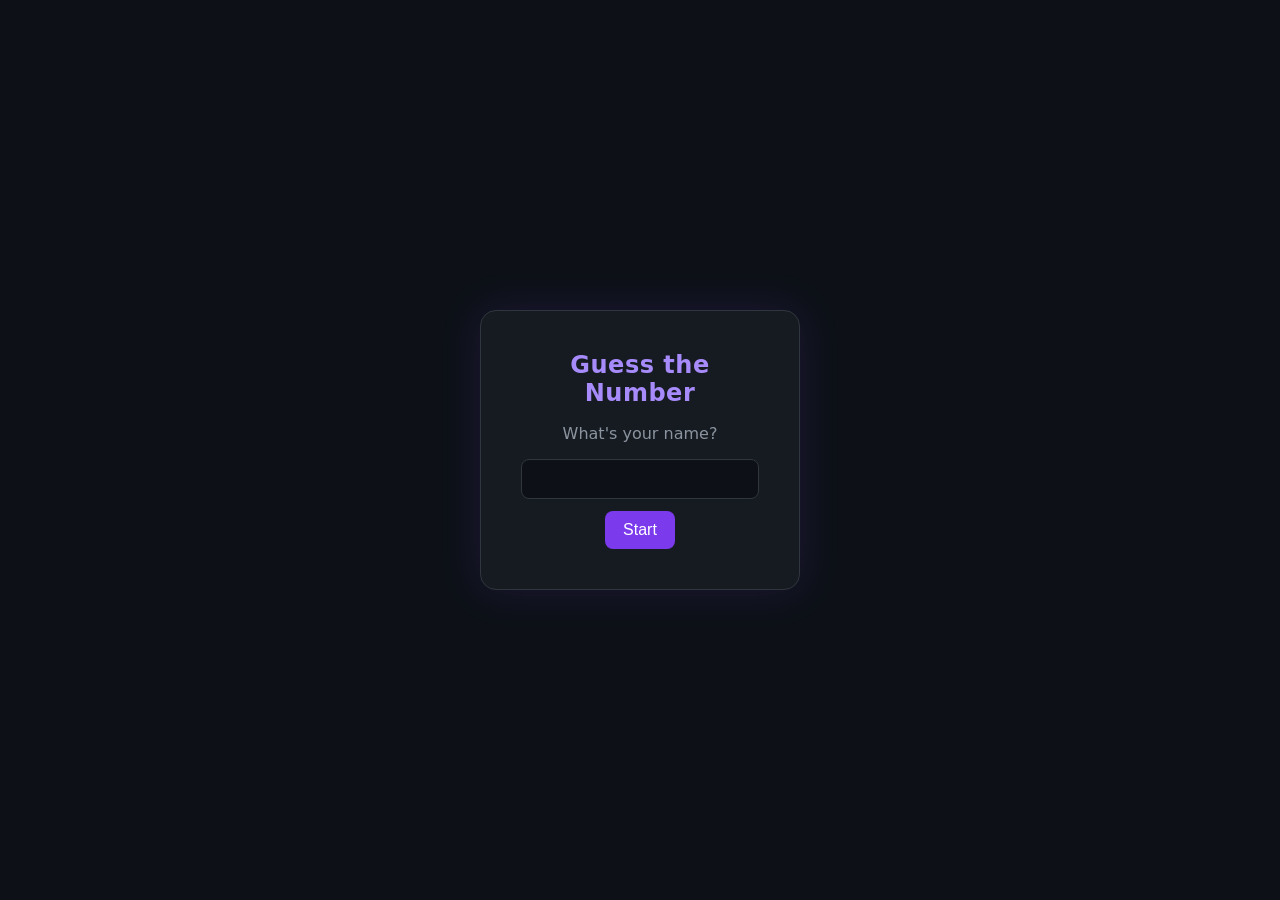
==== public/index.html @ 3cd68e5a "Add shared leaderboard backend using Cloudflare Workers and KV" ====
<!DOCTYPE html>
<html>
<head>
    <title>Guessing Game</title>
    <link rel="stylesheet" href="style.css">
</head>
<body>
    <div class="card">
        <h1>Guess the Number</h1>

        <div id="nameSection">
            <p>What's your name?</p>
            <input type="text" id="nameInput">
            <button id="startButton">Start</button>
        </div>

        <div id="gameSection" style="display: none;">
            <p id="greeting"></p>
            <p>I'm thinking of a number between 1 and 100.</p>

            <input type="number" id="guessInput" min="1" max="100">
            <button id="guessButton">Guess</button>
            <button id="playAgainButton" style="display: none;">Play Again</button>
            <button id="shareButton" style="display: none;">Share to Leaderboard</button>

            <p id="message"></p>
            <p id="stats"></p>

            <h2>Leaderboard</h2>
            <ol id="leaderboardList"></ol>
        </div>
    </div>

    <script src="script.js"></script>
</body>
</html>
---- public/style.css ----
:root {
    --bg: #0d1117;
    --card-bg: #161b22;
    --accent: #7c3aed;
    --accent-glow: #a78bfa;
    --text: #e6edf3;
    --text-dim: #8b949e;
}

* {
    box-sizing: border-box;
}

body {
    margin: 0;
    min-height: 100vh;
    display: flex;
    justify-content: center;
    align-items: center;
    background: var(--bg);
    font-family: system-ui, -apple-system, "Segoe UI", sans-serif;
    color: var(--text);
}

@keyframes fadeInUp {
    from {
        opacity: 0;
        transform: translateY(40px);
    }
    to {
        opacity: 1;
        transform: translateY(0);
    }
}

@keyframes shake {
    0%, 100% { transform: translateX(0); }
    25% { transform: translateX(-8px); }
    75% { transform: translateX(8px); }
}

@keyframes pop {
    0% { transform: scale(0.5); opacity: 0; }
    60% { transform: scale(1.3); opacity: 1; }
    100% { transform: scale(1); }
}

.card {
    background: var(--card-bg);
    border: 1px solid #30363d;
    border-radius: 16px;
    padding: 40px;
    width: 320px;
    text-align: center;
    box-shadow: 0 0 40px rgba(124, 58, 237, 0.15);
    animation: fadeInUp 0.8s ease;
}

.shake {
    animation: shake 0.3s ease;
}

.pop {
    animation: pop 0.6s ease;
}

h1 {
    margin-top: 0;
    font-size: 24px;
    color: var(--accent-glow);
    letter-spacing: 0.5px;
}

p {
    color: var(--text-dim);
}

input {
    background: #0d1117;
    border: 1px solid #30363d;
    border-radius: 8px;
    color: var(--text);
    padding: 10px 12px;
    font-size: 16px;
    width: 100%;
    margin-bottom: 12px;
}

input:focus {
    outline: none;
    border-color: var(--accent);
}

button {
    background: var(--accent);
    border: none;
    border-radius: 8px;
    color: white;
    padding: 10px 18px;
    font-size: 16px;
    cursor: pointer;
    transition: background 0.2s ease, transform 0.1s ease;
}

button:hover {
    background: var(--accent-glow);
}

button:active {
    transform: scale(0.97);
}

button:disabled {
    background: #30363d;
    cursor: not-allowed;
}

#message {
    font-size: 18px;
    font-weight: bold;
    color: var(--text);
    min-height: 24px;
}

#stats {
    font-size: 13px;
}
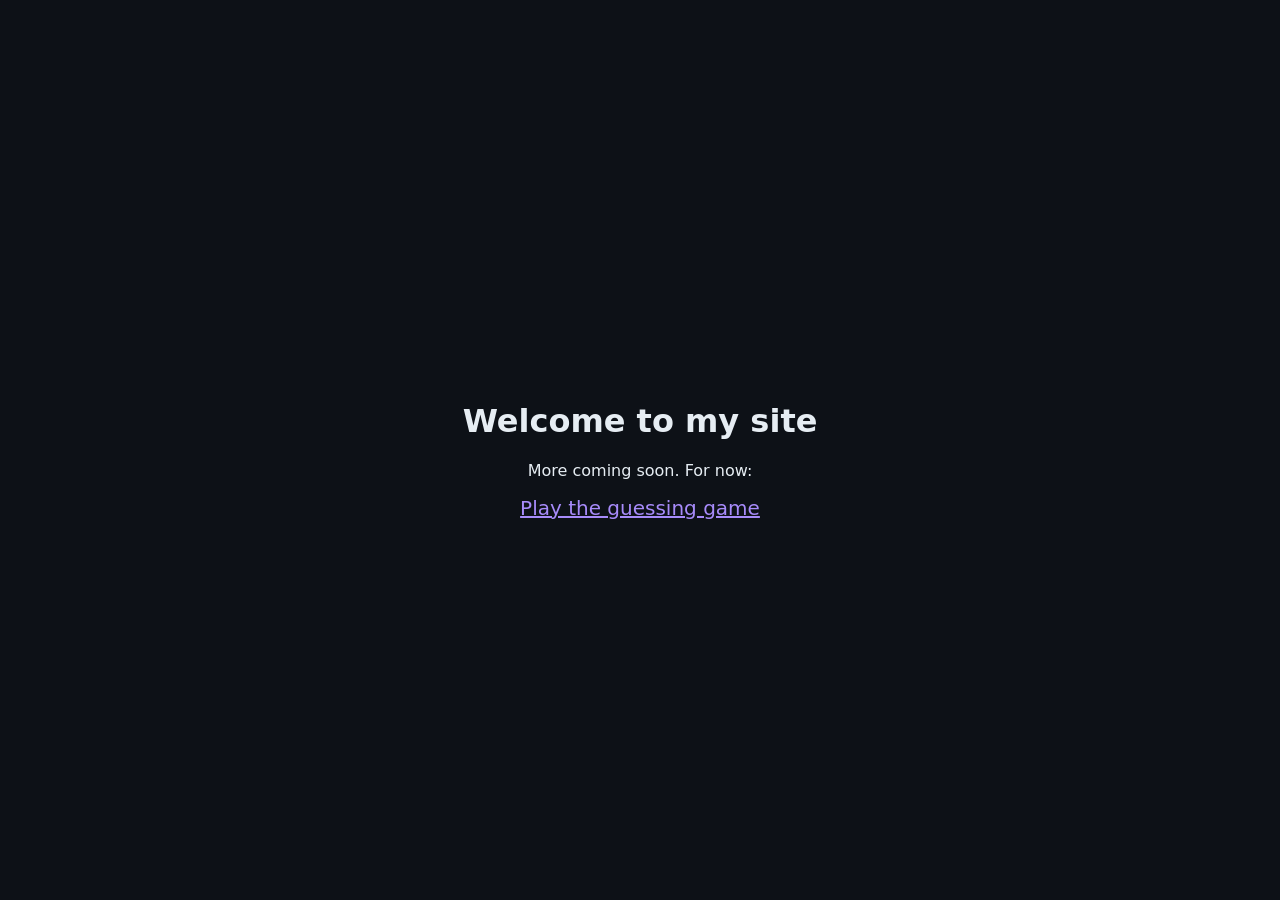
==== commit 9f279928: "Move game to /game path, add placeholder home page, connect custom domain ethinmfruesch.net" ====
--- a/public/index.html
+++ b/public/index.html
@@ -1,36 +1,31 @@
 <!DOCTYPE html>
 <html>
 <head>
-    <title>Guessing Game</title>
-    <link rel="stylesheet" href="style.css">
+    <meta charset="UTF-8">
+    <title>Ajax's Site</title>
+    <style>
+        body {
+            margin: 0;
+            min-height: 100vh;
+            display: flex;
+            justify-content: center;
+            align-items: center;
+            background: #0d1117;
+            color: #e6edf3;
+            font-family: system-ui, -apple-system, "Segoe UI", sans-serif;
+            text-align: center;
+        }
+        a {
+            color: #a78bfa;
+            font-size: 20px;
+        }
+    </style>
 </head>
 <body>
-    <div class="card">
-        <h1>Guess the Number</h1>
-
-        <div id="nameSection">
-            <p>What's your name?</p>
-            <input type="text" id="nameInput">
-            <button id="startButton">Start</button>
-        </div>
-
-        <div id="gameSection" style="display: none;">
-            <p id="greeting"></p>
-            <p>I'm thinking of a number between 1 and 100.</p>
-
-            <input type="number" id="guessInput" min="1" max="100">
-            <button id="guessButton">Guess</button>
-            <button id="playAgainButton" style="display: none;">Play Again</button>
-            <button id="shareButton" style="display: none;">Share to Leaderboard</button>
-
-            <p id="message"></p>
-            <p id="stats"></p>
-
-            <h2>Leaderboard</h2>
-            <ol id="leaderboardList"></ol>
-        </div>
+    <div>
+        <h1>Welcome to my site</h1>
+        <p>More coming soon. For now:</p>
+        <a href="/game">Play the guessing game</a>
     </div>
-
-    <script src="script.js"></script>
 </body>
 </html>
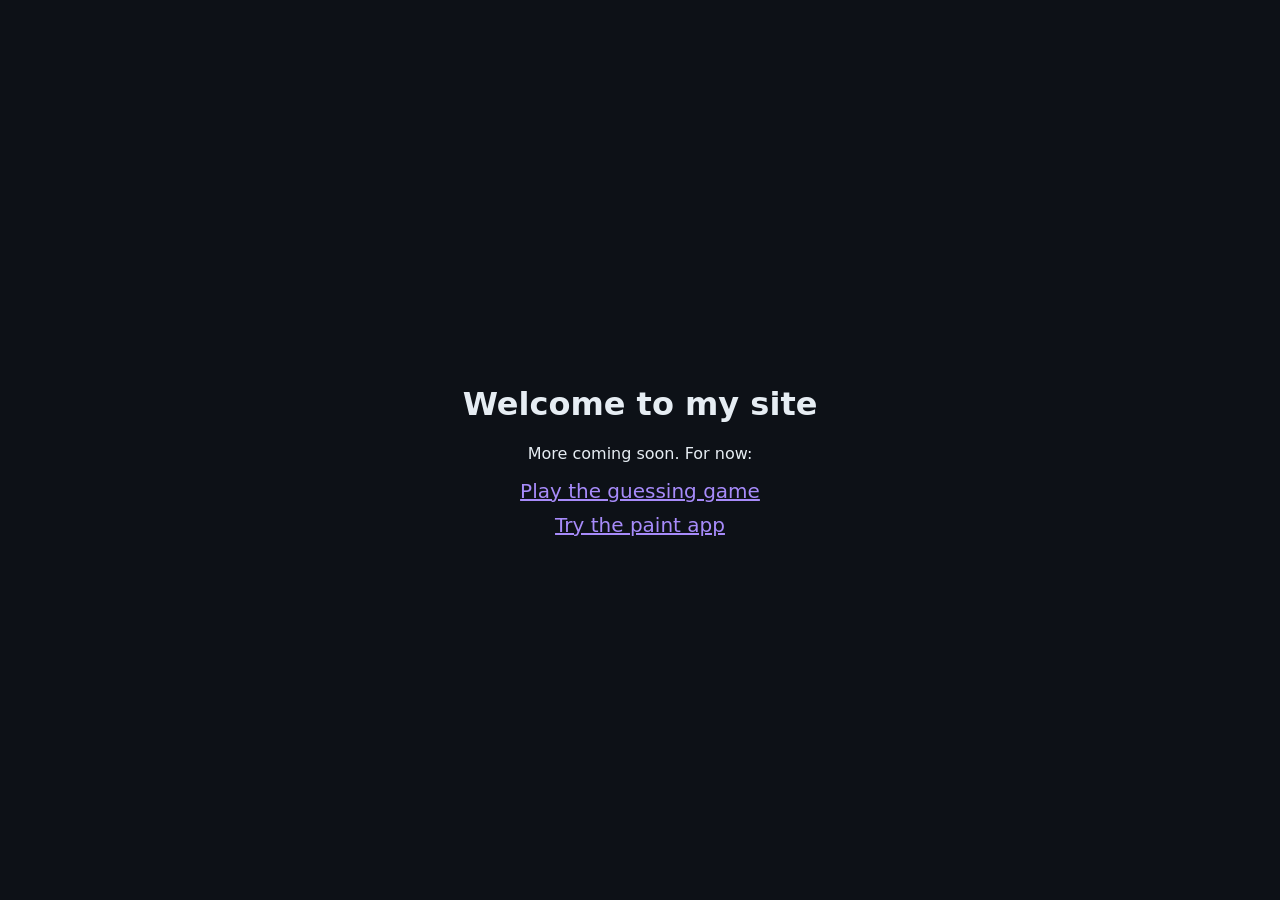
==== commit b1150c69: "Add paint app at /paint and link it from the home page" ====
--- a/public/index.html
+++ b/public/index.html
@@ -18,6 +18,8 @@
         a {
             color: #a78bfa;
             font-size: 20px;
+            display: block;
+            margin-top: 10px;
         }
     </style>
 </head>
@@ -26,6 +28,7 @@
         <h1>Welcome to my site</h1>
         <p>More coming soon. For now:</p>
         <a href="/game">Play the guessing game</a>
+        <a href="/paint">Try the paint app</a>
     </div>
 </body>
 </html>
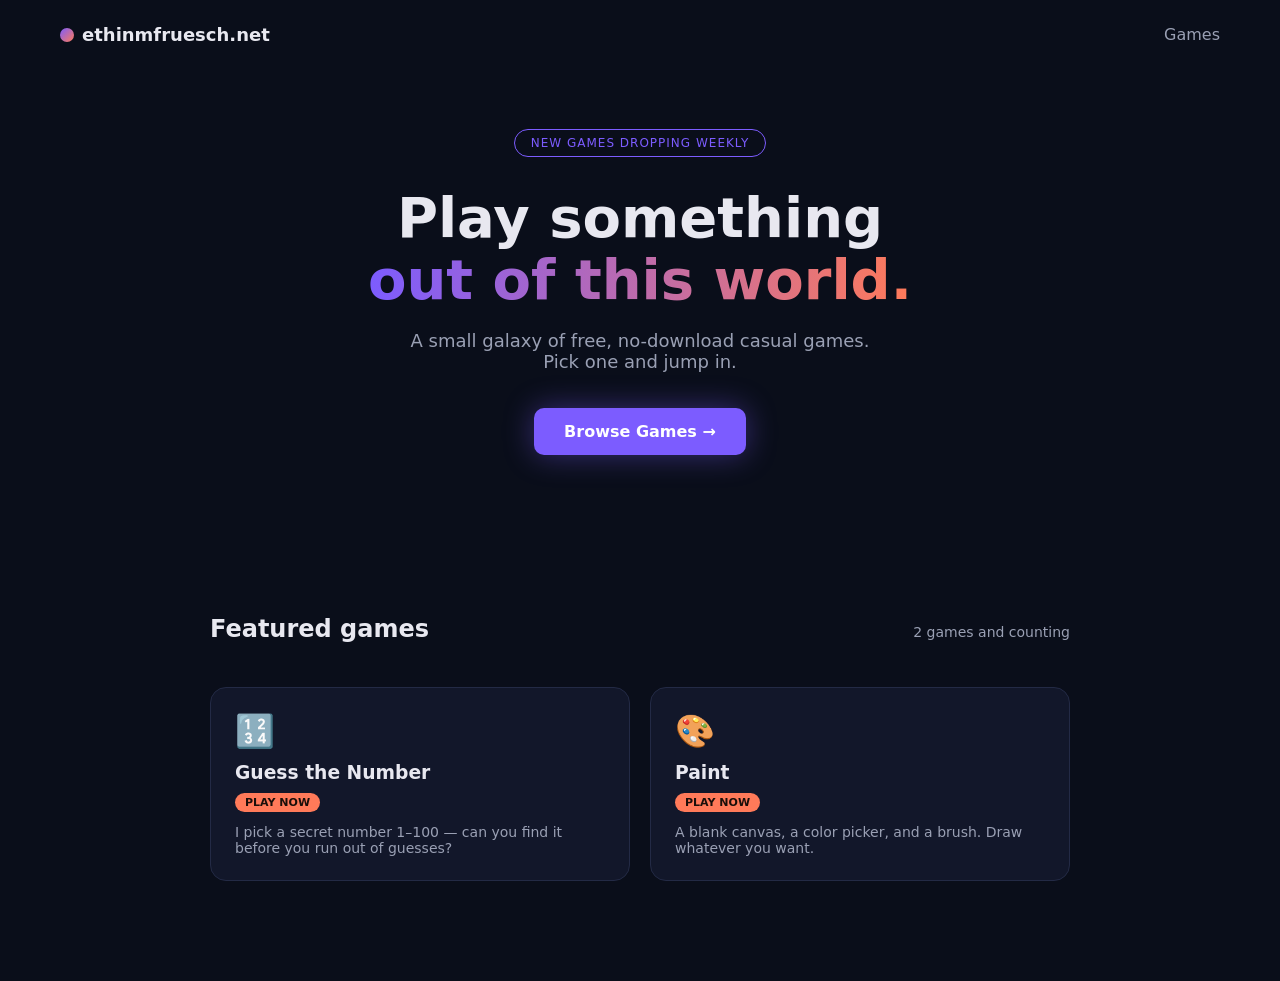
==== commit 9a54c3af: "Rebuild home page with real space-themed design and working game links" ====
--- a/public/index.html
+++ b/public/index.html
@@ -2,33 +2,48 @@
 <html>
 <head>
     <meta charset="UTF-8">
-    <title>Ajax's Site</title>
-    <style>
-        body {
-            margin: 0;
-            min-height: 100vh;
-            display: flex;
-            justify-content: center;
-            align-items: center;
-            background: #0d1117;
-            color: #e6edf3;
-            font-family: system-ui, -apple-system, "Segoe UI", sans-serif;
-            text-align: center;
-        }
-        a {
-            color: #a78bfa;
-            font-size: 20px;
-            display: block;
-            margin-top: 10px;
-        }
-    </style>
+    <title>ethinmfruesch.net</title>
+    <link rel="stylesheet" href="home.css">
 </head>
 <body>
-    <div>
-        <h1>Welcome to my site</h1>
-        <p>More coming soon. For now:</p>
-        <a href="/game">Play the guessing game</a>
-        <a href="/paint">Try the paint app</a>
-    </div>
+    <header>
+        <div class="logo">
+            <span class="logo-dot"></span>
+            ethinmfruesch.net
+        </div>
+        <nav>
+            <a href="#games">Games</a>
+        </nav>
+    </header>
+
+    <section class="hero">
+        <span class="badge">NEW GAMES DROPPING WEEKLY</span>
+        <h1>Play something<br><span class="gradient-text">out of this world.</span></h1>
+        <p>A small galaxy of free, no-download casual games. Pick one and jump in.</p>
+        <a href="#games" class="browse-button">Browse Games →</a>
+    </section>
+
+    <section id="games" class="games">
+        <div class="games-header">
+            <h2>Featured games</h2>
+            <span class="games-count">2 games and counting</span>
+        </div>
+
+        <div class="game-grid">
+            <a href="/game" class="game-card">
+                <div class="game-icon">🔢</div>
+                <h3>Guess the Number</h3>
+                <span class="play-badge">PLAY NOW</span>
+                <p>I pick a secret number 1–100 — can you find it before you run out of guesses?</p>
+            </a>
+
+            <a href="/paint" class="game-card">
+                <div class="game-icon">🎨</div>
+                <h3>Paint</h3>
+                <span class="play-badge">PLAY NOW</span>
+                <p>A blank canvas, a color picker, and a brush. Draw whatever you want.</p>
+            </a>
+        </div>
+    </section>
 </body>
 </html>
--- a/public/home.css
+++ b/public/home.css
@@ -0,0 +1,165 @@
+:root {
+    --bg: #0a0e1a;
+    --card-bg: #12172a;
+    --purple: #7c5cff;
+    --orange: #ff7a59;
+    --text: #e8e8f0;
+    --text-dim: #9aa0b4;
+}
+
+* {
+    box-sizing: border-box;
+}
+
+body {
+    margin: 0;
+    background: var(--bg);
+    color: var(--text);
+    font-family: system-ui, -apple-system, "Segoe UI", sans-serif;
+}
+
+header {
+    display: flex;
+    justify-content: space-between;
+    align-items: center;
+    padding: 24px 60px;
+}
+
+.logo {
+    font-weight: bold;
+    font-size: 18px;
+    display: flex;
+    align-items: center;
+    gap: 8px;
+}
+
+.logo-dot {
+    width: 14px;
+    height: 14px;
+    border-radius: 50%;
+    background: linear-gradient(135deg, var(--purple), var(--orange));
+    display: inline-block;
+}
+
+nav a {
+    color: var(--text-dim);
+    text-decoration: none;
+    margin-left: 30px;
+}
+
+.hero {
+    text-align: center;
+    padding: 60px 20px 100px;
+}
+
+.badge {
+    display: inline-block;
+    border: 1px solid var(--purple);
+    color: var(--purple);
+    padding: 6px 16px;
+    border-radius: 20px;
+    font-size: 12px;
+    letter-spacing: 1px;
+    margin-bottom: 30px;
+}
+
+.hero h1 {
+    font-size: 56px;
+    margin: 0 0 20px;
+    line-height: 1.1;
+}
+
+.gradient-text {
+    background: linear-gradient(90deg, var(--purple), var(--orange));
+    background-clip: text;
+    -webkit-background-clip: text;
+    color: transparent;
+}
+
+.hero p {
+    color: var(--text-dim);
+    font-size: 18px;
+    max-width: 500px;
+    margin: 0 auto 36px;
+}
+
+.browse-button {
+    display: inline-block;
+    background: var(--purple);
+    color: white;
+    text-decoration: none;
+    padding: 14px 30px;
+    border-radius: 10px;
+    font-weight: bold;
+    box-shadow: 0 0 30px rgba(124, 92, 255, 0.4);
+    transition: transform 0.15s ease;
+}
+
+.browse-button:hover {
+    transform: scale(1.03);
+}
+
+.games {
+    max-width: 900px;
+    margin: 0 auto;
+    padding: 40px 20px 100px;
+}
+
+.games-header {
+    display: flex;
+    justify-content: space-between;
+    align-items: baseline;
+    margin-bottom: 24px;
+}
+
+.games-count {
+    color: var(--text-dim);
+    font-size: 14px;
+}
+
+.game-grid {
+    display: grid;
+    grid-template-columns: repeat(auto-fit, minmax(260px, 1fr));
+    gap: 20px;
+}
+
+.game-card {
+    background: var(--card-bg);
+    border: 1px solid #232a45;
+    border-radius: 16px;
+    padding: 24px;
+    text-decoration: none;
+    color: var(--text);
+    transition: transform 0.15s ease, border-color 0.15s ease;
+}
+
+.game-card:hover {
+    transform: translateY(-4px);
+    border-color: var(--purple);
+}
+
+.game-icon {
+    font-size: 32px;
+    margin-bottom: 12px;
+}
+
+.game-card h3 {
+    margin: 0 0 8px;
+}
+
+.play-badge {
+    display: inline-block;
+    background: var(--orange);
+    color: #1a0f0a;
+    font-size: 11px;
+    font-weight: bold;
+    padding: 3px 10px;
+    border-radius: 12px;
+    margin-bottom: 12px;
+}
+
+.game-card p {
+    color: var(--text-dim);
+    font-size: 14px;
+    margin: 0;
+}
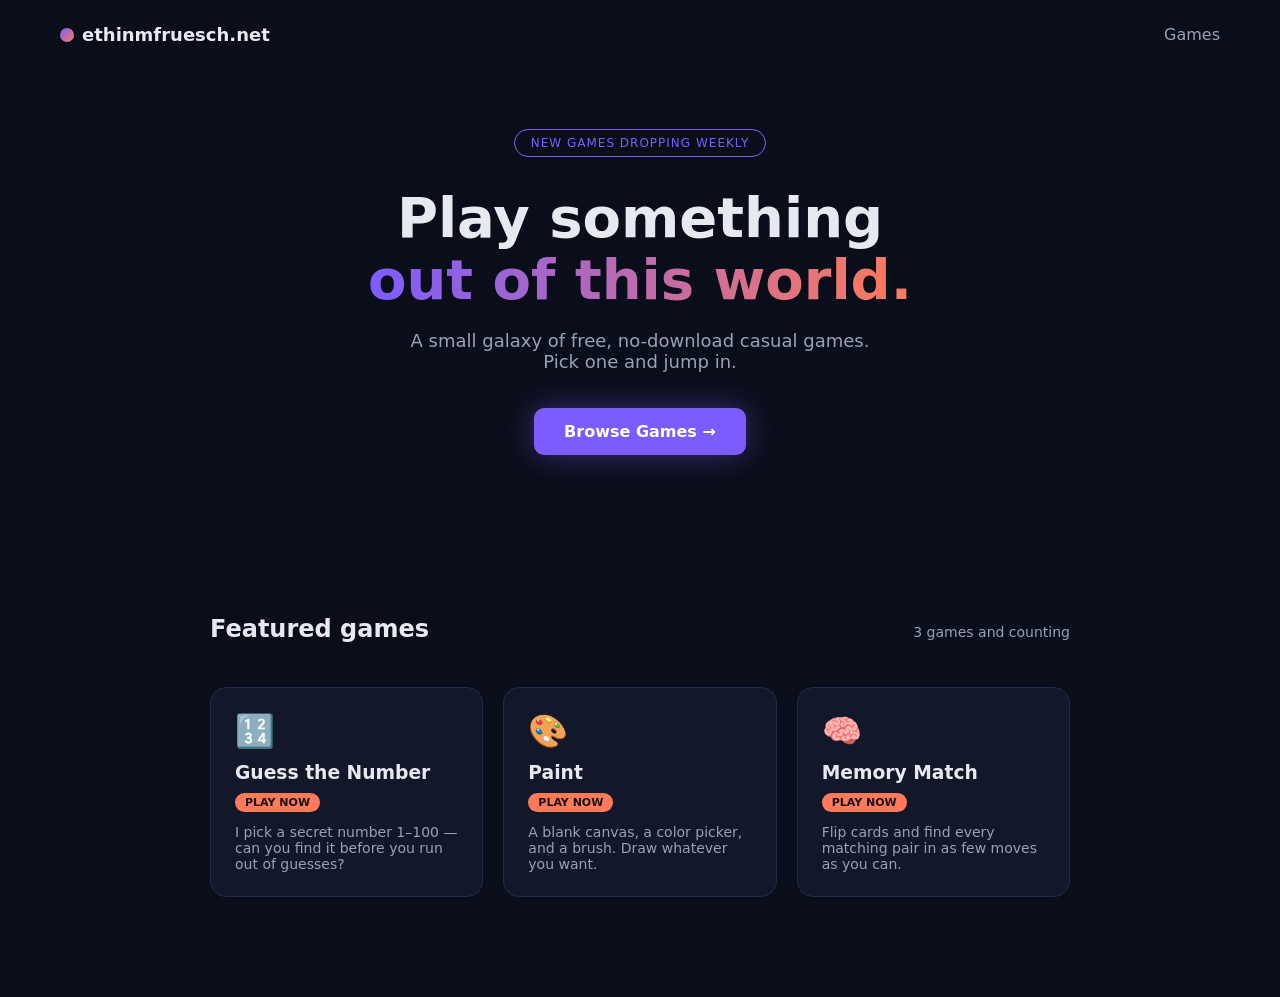
==== commit 40e907bf: "Add Memory Match game and link it from the home page" ====
--- a/public/index.html
+++ b/public/index.html
@@ -2,6 +2,7 @@
 <html>
 <head>
     <meta charset="UTF-8">
+    <meta name="viewport" content="width=device-width, initial-scale=1">
     <title>ethinmfruesch.net</title>
     <link rel="stylesheet" href="home.css">
 </head>
@@ -26,7 +27,7 @@
     <section id="games" class="games">
         <div class="games-header">
             <h2>Featured games</h2>
-            <span class="games-count">2 games and counting</span>
+            <span class="games-count">3 games and counting</span>
         </div>
 
         <div class="game-grid">
@@ -43,6 +44,13 @@
                 <span class="play-badge">PLAY NOW</span>
                 <p>A blank canvas, a color picker, and a brush. Draw whatever you want.</p>
             </a>
+
+            <a href="/memory" class="game-card">
+                <div class="game-icon">🧠</div>
+                <h3>Memory Match</h3>
+                <span class="play-badge">PLAY NOW</span>
+                <p>Flip cards and find every matching pair in as few moves as you can.</p>
+            </a>
         </div>
     </section>
 </body>
--- a/public/home.css
+++ b/public/home.css
@@ -163,3 +163,29 @@
     font-size: 14px;
     margin: 0;
 }
+
+@media (max-width: 600px) {
+    header {
+        padding: 18px 20px;
+    }
+
+    nav a {
+        margin-left: 16px;
+    }
+
+    .hero {
+        padding: 40px 20px 60px;
+    }
+
+    .hero h1 {
+        font-size: 34px;
+    }
+
+    .hero p {
+        font-size: 16px;
+    }
+
+    .games {
+        padding: 20px 20px 60px;
+    }
+}
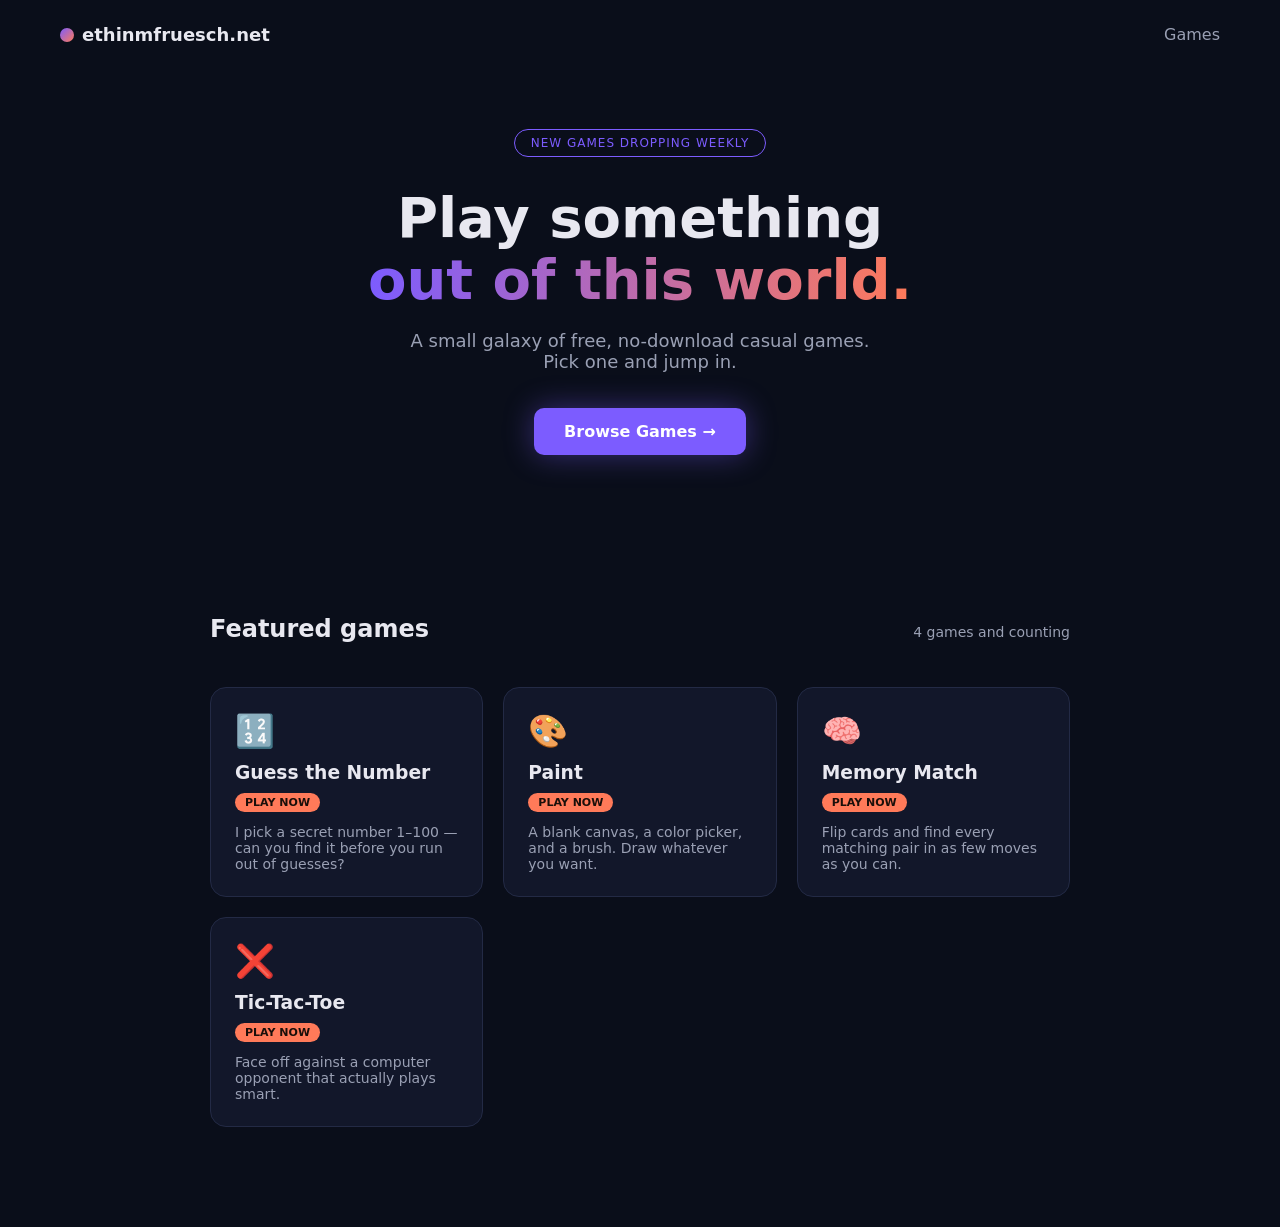
==== commit 3b560701: "Add Tic-Tac-Toe with smart computer opponent, link from home page" ====
--- a/public/index.html
+++ b/public/index.html
@@ -27,7 +27,7 @@
     <section id="games" class="games">
         <div class="games-header">
             <h2>Featured games</h2>
-            <span class="games-count">3 games and counting</span>
+            <span class="games-count">4 games and counting</span>
         </div>
 
         <div class="game-grid">
@@ -51,6 +51,13 @@
                 <span class="play-badge">PLAY NOW</span>
                 <p>Flip cards and find every matching pair in as few moves as you can.</p>
             </a>
+
+            <a href="/tictactoe" class="game-card">
+                <div class="game-icon">❌</div>
+                <h3>Tic-Tac-Toe</h3>
+                <span class="play-badge">PLAY NOW</span>
+                <p>Face off against a computer opponent that actually plays smart.</p>
+            </a>
         </div>
     </section>
 </body>
